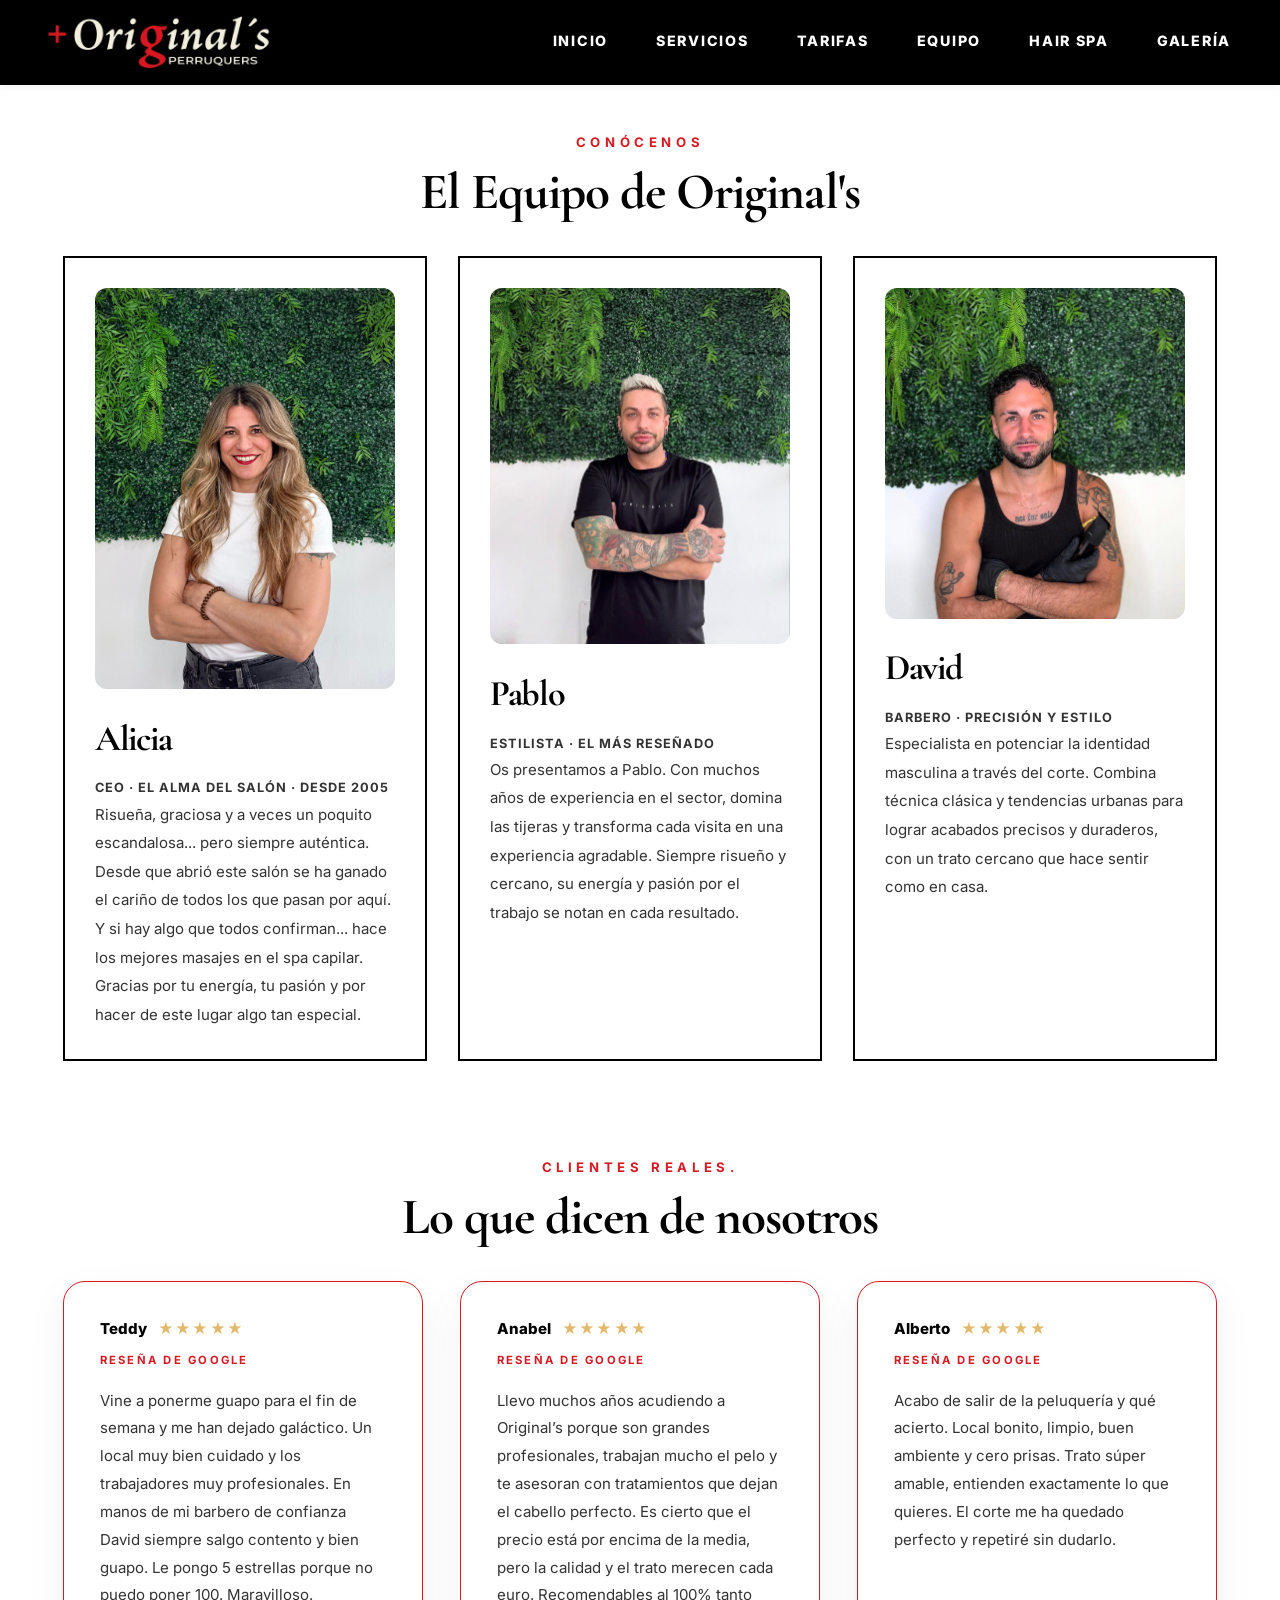
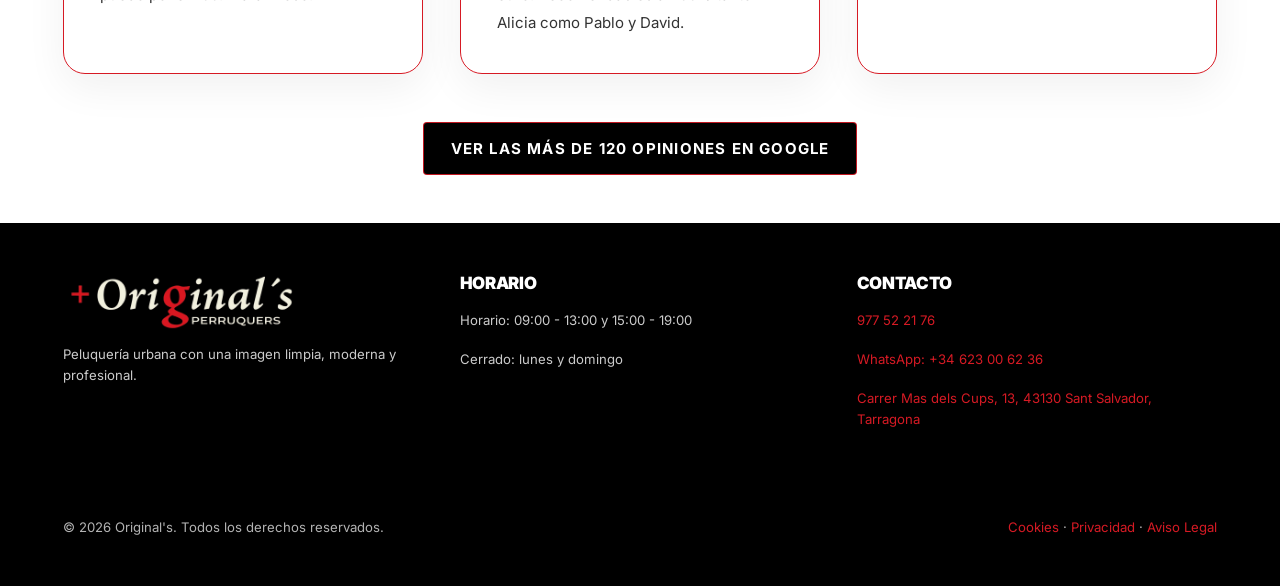
==== equipo.html @ 530f7717 "Add files via upload" ====
<!doctype html>
<html lang="es">
<head>
  <meta charset="UTF-8" />
  <meta name="viewport" content="width=device-width, initial-scale=1.0" />
  <title>Original's | Equipo</title>
  <meta name="description" content="Conoce al equipo de Original's Perruquers." />
  <link rel="preconnect" href="https://fonts.googleapis.com" />
  <link rel="preconnect" href="https://fonts.gstatic.com" crossorigin />
  <link rel="icon" href="capt_web/favicon.ico" type="image/x-icon" />
  <meta name="theme-color" content="#d61a24" />
  <link href="https://fonts.googleapis.com/css2?family=Cormorant+Garamond:wght@500;600;700;800&family=Inter:wght@400;500;600;700;800;900&family=Montserrat:wght@700;800;900&display=swap" rel="stylesheet" />
  <link rel="stylesheet" href="styles.css?v=4" />
  <script src="scripts.js?v=4" defer></script>
</head>
<body>
  <header class="site-header">
    <div class="container navbar">
      <a class="logo" href="index.html" aria-label="Original's Perruquers - Inicio">
        <img class="logo-img" src="capt_web/logo--nav.png" alt="Original's Perruquers" />
      </a>

      <div class="nav-area">
        <button class="nav-toggle" type="button" aria-controls="primary-navigation-menu" aria-expanded="false" aria-label="Abrir menú">
          <span></span>
        </button>

        <nav id="primary-navigation-menu" class="nav-menu" aria-label="Menú principal">
          <ul class="nav-list">
            <li><a href="index.html">Inicio</a></li>
            <li><a href="servicios.html">Servicios</a></li>
            <li><a href="tarifas.html">Tarifas</a></li>
            <li><a href="equipo.html" aria-current="page">Equipo</a></li>
            <li><a href="hair-spa.html">Hair Spa</a></li>
            <li><a href="galeria.html">Galería</a></li>
          </ul>
        </nav>


      </div>
    </div>
  </header>

  <main>
    <h1 class="screen-reader-only">Equipo de Original's Perruquers</h1>
    <section id="equipo" class="section section-white team-section" aria-labelledby="team-title">
      <div class="container">
        <div class="section-head section-head--centered">
          <span class="section-label">Conócenos</span>
          <h2 id="team-title">El Equipo de Original's</h2>
        </div>

        <div class="team-grid" aria-label="Equipo de Original's">
          <article class="team-card">
            <div class="team-card-image">
              <img src="capt_web/Ali.jpeg" alt="Alicia, CEO de Original's" loading="lazy" />
            </div>
            <div class="team-card-content">
              <h3>Alicia</h3>
              <p class="team-card-role">CEO · EL ALMA DEL SALÓN · DESDE 2005</p>
              <p>Risueña, graciosa y a veces un poquito escandalosa... pero siempre auténtica. Desde que abrió este salón se ha ganado el cariño de todos los que pasan por aquí. Y si hay algo que todos confirman... hace los mejores masajes en el spa capilar. Gracias por tu energía, tu pasión y por hacer de este lugar algo tan especial.</p>
            </div>
          </article>

          <article class="team-card">
            <div class="team-card-image">
              <img src="capt_web/Pablo.jpeg" alt="Pablo, estilista de Original's" loading="lazy" />
            </div>
            <div class="team-card-content">
              <h3>Pablo</h3>
              <p class="team-card-role">ESTILISTA · EL MÁS RESEÑADO</p>
              <p>Os presentamos a Pablo. Con muchos años de experiencia en el sector, domina las tijeras y transforma cada visita en una experiencia agradable. Siempre risueño y cercano, su energía y pasión por el trabajo se notan en cada resultado.</p>
            </div>
          </article>

          <article class="team-card">
            <div class="team-card-image">
              <img src="capt_web/David.jpeg" alt="David, barbero de Original's" loading="lazy" />
            </div>
            <div class="team-card-content">
              <h3>David</h3>
              <p class="team-card-role">BARBERO · PRECISIÓN Y ESTILO</p>
              <p>Especialista en potenciar la identidad masculina a través del corte. Combina técnica clásica y tendencias urbanas para lograr acabados precisos y duraderos, con un trato cercano que hace sentir como en casa.</p>
            </div>
          </article>
        </div>
      </div>
    </section>

    <section id="reseñas" class="section section-white reviews-section" aria-labelledby="reviews-title">
      <div class="container">
        <div class="section-head section-head--centered">
          <span class="section-label">CLIENTES REALES.</span>
          <h2 id="reviews-title">Lo que dicen de nosotros</h2>
        </div>

        <div class="reviews-grid">
          <article class="review-card">
            <header class="review-card-header">
              <strong>Teddy</strong>
              <div class="review-stars" aria-label="5 estrellas">★★★★★</div>
              <span class="review-source">Reseña de Google</span>
            </header>
            <p>Vine a ponerme guapo para el fin de semana y me han dejado galáctico. Un local muy bien cuidado y los trabajadores muy profesionales. En manos de mi barbero de confianza David siempre salgo contento y bien guapo. Le pongo 5 estrellas porque no puedo poner 100. Maravilloso.</p>
          </article>

          <article class="review-card">
            <header class="review-card-header">
              <strong>Anabel</strong>
              <div class="review-stars" aria-label="5 estrellas">★★★★★</div>
              <span class="review-source">Reseña de Google</span>
            </header>
            <p>Llevo muchos años acudiendo a Original’s porque son grandes profesionales, trabajan mucho el pelo y te asesoran con tratamientos que dejan el cabello perfecto. Es cierto que el precio está por encima de la media, pero la calidad y el trato merecen cada euro. Recomendables al 100% tanto Alicia como Pablo y David.</p>
          </article>

          <article class="review-card">
            <header class="review-card-header">
              <strong>Alberto</strong>
              <div class="review-stars" aria-label="5 estrellas">★★★★★</div>
              <span class="review-source">Reseña de Google</span>
            </header>
            <p>Acabo de salir de la peluquería y qué acierto. Local bonito, limpio, buen ambiente y cero prisas. Trato súper amable, entienden exactamente lo que quieres. El corte me ha quedado perfecto y repetiré sin dudarlo.</p>
          </article>
        </div>

        <div class="reviews-actions">
          <a class="button" href="https://www.google.com/search?newwindow=1&sca_esv=3a95cd185b11e83e&hl=es-ES&sxsrf=APpeQntAhiW0j4w3GnITlUDybe9I3PvmmQ:1781958402160&si=APenkKm7iecQ4G6P-TsbSMFKIQtv3EFIqRAFw-i8uEbk55Z-_1Xx0jay4sgiO4QWilgDocao_rCvhBdPbRaWdioDlhGtldX7lZNwejLaKYzNKq7u0ZCZrYXK853ObOjEyNo_zUXY-NI7FIApMmmB0pmimpl0yOzarQ%3D%3D&q=MES+ORIGINAL+S+SL+Opiniones&sa=X&ved=2ahUKEwinssKs6JWVAxXr0QIHHeJJB5IQ0bkNegQIHxAF&biw=1210&bih=556&dpr=1.59" target="_blank" rel="noopener noreferrer">Ver las más de 120 opiniones en Google</a>
        </div>
      </div>
    </section>
  </main>

  <footer class="footer">
    <div class="container">
      <div class="footer-grid">
        <div>
          <a class="logo" href="index.html" aria-label="Original's Perruquers - Inicio">
            <img class="logo-img" src="capt_web/logo--nav.png" alt="Original's Perruquers" />
          </a>
          <p style="margin-top: 14px;">Peluquería urbana con una imagen limpia, moderna y profesional.</p>
        </div>
        <div>
          <h3>Horario</h3>
          <p>Horario: 09:00 - 13:00 y 15:00 - 19:00</p>
          <p>Cerrado: lunes y domingo</p>
        </div>
        <div>
          <h3>Contacto</h3>
          <p><a href="tel:977522176">977 52 21 76</a></p>
          <p><a href="https://wa.me/34623006236">WhatsApp: +34 623 00 62 36</a></p>
          <p><a href="https://www.google.com/maps/place//data=!4m2!3m1!1s0x12a3fdabd0f3c033:0xec0d92dc3bf336cd?sa=X&ved=1t:8290&ictx=111">Carrer Mas dels Cups, 13, 43130 Sant Salvador, Tarragona</a></p>
        </div>
      </div>
      <div class="footer-bottom">
        <p>© 2026 Original's. Todos los derechos reservados.</p>
        <p><a href="cookies.html">Cookies</a> · <a href="privacidad.html">Privacidad</a> · <a href="legal.html">Aviso Legal</a></p>
      </div>
    </div>
  </footer>
</body>
</html>
---- styles.css ----
/* ============================================================================
   ORIGINAL'S PELUQUERÍA - STYLESHEET
   Diseño urbano, limpio y pulido inspirado en Bleach London
   Colores: #d61a24 (Rojo) | #000000 (Negro) | #ffffff (Blanco)
   Mobile-first, responsive, accesible (WCAG AA)
   ============================================================================ */

/* ============================================================================
   1. RESET GLOBAL Y CONFIGURACIÓN DE VARIABLES
   ============================================================================ */

:root {
  /* COLORES CORPORATIVOS */
  --color-primary: #d61a24;
  --color-primary-dark: #9c131c;
  --color-black: #000000;
  --color-white: #ffffff;
  --color-gray-light: #f8f8f8;
  --color-gray-lighter: #fafafa;
  --color-text: #000000;
  --color-text-muted: #333333;
  --color-border: #000000;
  --color-bg-section: #ffffff;

  /* SOMBRAS Y BORDES */
  --shadow-sm: 0 2px 8px rgba(0, 0, 0, 0.05);
  --shadow-md: 0 8px 24px rgba(0, 0, 0, 0.1);
  --shadow-lg: 0 16px 48px rgba(0, 0, 0, 0.15);
  --border-width: 2px;
  --border-radius: 0px; /* Efecto Bleach: bordes rectos */
  --border-radius-sm: 4px;

  /* TIPOGRAFÍA */
    --font-heading: "Archivo Black", "Inter", "Poppins", system-ui, -apple-system, sans-serif;
  --font-serif: "Cormorant Garamond", Georgia, serif;
  --font-body: "Inter", "Poppins", system-ui, -apple-system, "Segoe UI", Roboto, Arial, sans-serif;
  --font-size-base: 1rem;
  --font-size-sm: 0.875rem;
  --font-size-lg: 1.125rem;
  --font-size-xl: 1.5rem;
  --font-size-2xl: 2rem;
  --font-size-3xl: 2.5rem;
  --font-size-4xl: 3.5rem;

  /* ESPACIADO */
  --spacing-xs: 0.5rem;
  --spacing-sm: 0.9rem;
  --spacing-md: 1.2rem;
  --spacing-lg: 1.6rem;
  --spacing-xl: 2rem;
  --spacing-2xl: 2.4rem;
  --spacing-3xl: 3.2rem;

  /* LAYOUT */
  --container-max-width: 1200px;
  --container-padding: 1.5rem;
  --gap-grid: 1.5rem;

  /* TRANSICIONES */
  --transition-fast: 0.2s ease;
  --transition-base: 0.3s ease-in-out;
  --transition-smooth: 0.45s cubic-bezier(0.2, 0.9, 0.3, 1);
}

* {
  box-sizing: border-box;
  margin: 0;
  padding: 0;
}

html {
  scroll-behavior: smooth;
  font-size: 94%;
}

.skip-link {
  position: absolute;
  left: -9999px;
  top: auto;
  width: 1px;
  height: 1px;
  overflow: hidden;
}

.skip-link:focus-visible {
  left: 1rem;
  top: 1rem;
  width: auto;
  height: auto;
  padding: 0.75rem 1rem;
  background-color: var(--color-black);
  color: var(--color-white);
  z-index: 10000;
  border: var(--border-width) solid var(--color-primary);
  text-decoration: none;
}

body {
  font-family: var(--font-body);
  font-size: var(--font-size-base);
  line-height: 1.5;
  color: var(--color-text);
  background-color: var(--color-white);
  -webkit-font-smoothing: antialiased;
  -moz-osx-font-smoothing: grayscale;
  overflow-x: hidden;
}

/* ============================================================================
   2. TIPOGRAFÍA Y ELEMENTOS BÁSICOS
   ============================================================================ */

h1, h2, h3, h4, h5, h6 {
  font-family: var(--font-heading);
  font-weight: 900;
  line-height: 1.1;
  letter-spacing: -0.02em;
  margin-bottom: var(--spacing-md);
}

h1 {
  font-size: clamp(2.2rem, 8vw, 4.4rem);
}

h2 {
  font-size: clamp(1.8rem, 5vw, 3rem);
}

h3 {
  font-size: clamp(1.2rem, 3vw, 1.8rem);
}

h4 {
  font-size: var(--font-size-lg);
}

p {
  margin-bottom: var(--spacing-md);
  color: var(--color-text-muted);
  line-height: 1.6;
}

a {
  color: var(--color-primary);
  text-decoration: none;
  transition: color var(--transition-base);
}

a:hover {
  color: var(--color-primary-dark);
  text-decoration: underline;
}

a:focus-visible {
  outline: 3px solid var(--color-primary);
  outline-offset: 3px;
}

img {
  max-width: 100%;
  height: auto;
  display: block;
}

ul, ol {
  list-style: none;
  margin: 0;
  padding: 0;
}

input, textarea, select, button {
  font-family: var(--font-body);
  font-size: var(--font-size-base);
}

/* ============================================================================
   3. CONTENEDOR PRINCIPAL (¡CLAVE PARA EL ORDEN!)
   ============================================================================ */

.container {
  width: min(100% - var(--container-padding) * 2, var(--container-max-width));
  margin-left: auto;
  margin-right: auto;
  padding-left: var(--container-padding);
  padding-right: var(--container-padding);
}

/* Contenedor sin límite ancho para secciones de fondo completo */
.container-full {
  width: 100%;
  padding-left: var(--container-padding);
  padding-right: var(--container-padding);
}

/* ============================================================================
   4. HEADER Y NAVEGACIÓN
   ============================================================================ */

.header, .site-header {
  position: sticky;
  top: 0;
  z-index: 1000;
  background-color: var(--color-black);
  border-bottom: var(--border-width) solid var(--color-black);
  box-shadow: var(--shadow-sm);
}

.navbar {
  display: flex;
  align-items: center;
  justify-content: space-between;
  gap: var(--spacing-lg);
  padding: var(--spacing-sm) 0;
}

.logo {
  display: flex;
  align-items: center;
  gap: 0.6rem;
  text-decoration: none;
  color: var(--color-white);
}

.logo-plus {
  display: inline-block;
  color: var(--color-primary);
  font-weight: 900;
  font-size: 1.1rem;
}

.logo-word {
  display: flex;
  flex-direction: column;
  line-height: 1;
}

.logo-main {
  font-family: var(--font-heading);
  font-weight: 900;
  font-size: 1.125rem;
  color: var(--color-white);
}

.logo-sub {
  font-size: 0.675rem;
  letter-spacing: 0.06em;
  color: rgba(255,255,255,0.8);
}

.red { color: var(--color-primary); }

/* Imagen del logotipo */
.logo-img {
  height: 44px;
  width: auto;
  display: block;
}

@media (min-width: 768px) {
  .logo-img { height: 56px; }
}

/* Menú de navegación principal */
.nav-list {
  display: none;
  list-style: none;
  gap: var(--spacing-lg);
  margin: 0;
  padding: 0;
}

.nav-list.is-open {
  display: flex;
  flex-direction: column;
  position: absolute;
  top: calc(100% + var(--spacing-sm));
  left: var(--spacing-md);
  right: var(--spacing-md);
  background-color: rgba(0, 0, 0, 0.95);
  border: var(--border-width) solid var(--color-black);
  padding: var(--spacing-lg);
  gap: var(--spacing-md);
  border-radius: var(--border-radius-sm);
  box-shadow: var(--shadow-lg);
  z-index: 999;
}

.nav-list a {
  color: var(--color-white);
  font-weight: 800;
  text-transform: uppercase;
  letter-spacing: 0.12em;
  font-size: 0.95rem;
  transition: color var(--transition-base);
  padding: 0.4rem 0.6rem;
}

.nav-toggle {
  position: relative;
}

.nav-toggle span,
.nav-toggle span::before,
.nav-toggle span::after {
  display: block;
  width: 1.4rem;
  height: 2px;
  background-color: currentColor;
  transition: transform var(--transition-base), opacity var(--transition-base);
  position: absolute;
}

.nav-toggle span {
  top: 50%;
  left: 50%;
  transform: translate(-50%, -50%);
}

.nav-toggle span::before {
  content: '';
  top: -0.45rem;
}

.nav-toggle span::after {
  content: '';
  top: 0.45rem;
}

.nav-toggle[aria-expanded="true"] span {
  background-color: transparent;
}

.nav-toggle[aria-expanded="true"] span::before {
  transform: translateY(0.45rem) rotate(45deg);
}

.nav-toggle[aria-expanded="true"] span::after {
  transform: translateY(-0.45rem) rotate(-45deg);
}

.nav-list a:hover {
  color: var(--color-primary);
  text-decoration: none;
}

/* Botón hamburguesa */
.nav-toggle {
  display: flex;
  align-items: center;
  justify-content: center;
  width: 3rem;
  height: 3rem;
  background-color: transparent;
  border: var(--border-width) solid var(--color-white);
  color: var(--color-white);
  font-size: 1.5rem;
  cursor: pointer;
  transition: all var(--transition-base);
  border-radius: var(--border-radius-sm);
}

.nav-toggle:hover {
  background-color: var(--color-primary);
  border-color: var(--color-primary);
}

.nav-toggle:focus-visible {
  outline: 3px solid var(--color-primary);
  outline-offset: 3px;
}

.profile-link {
  display: inline-flex;
  align-items: center;
  justify-content: center;
  width: 3rem;
  height: 3rem;
  color: var(--color-white);
  border: var(--border-width) solid rgba(255,255,255,0.05);
  border-radius: 50%;
  margin-left: var(--spacing-md);
}

.profile-link svg { width: 1.4rem; height: 1.4rem; }

.screen-reader-only {
  position: absolute;
  width: 1px;
  height: 1px;
  padding: 0;
  margin: -1px;
  overflow: hidden;
  clip: rect(0, 0, 0, 0);
  white-space: nowrap;
  border: 0;
}

/* Acciones del header (botón "Pedir Cita" en desktop) */
.nav-actions {
  display: none;
}

/* Responsive: mostrar menú desktop en pantallas grandes */
@media (min-width: 768px) {
  .nav-toggle {
    display: none;
  }

  .nav-list {
    display: flex;
    position: static;
    background-color: transparent;
    border: none;
    padding: 0;
    box-shadow: none;
    gap: var(--spacing-xl);
  }

  .nav-list.is-open {
    display: flex;
  }

  .nav-actions {
    display: flex;
    gap: var(--spacing-md);
  }
}

/* ============================================================================
   5. HERO SECTION (¡Corregido para que aplique el fondo oscuro y texto blanco!)
   ============================================================================ */

.hero {
  position: relative;
  min-height: 70vh;
  display: flex;
  align-items: center;
  justify-content: center;
  /* Imagen de fondo local con degradado oscuro para contraste de texto */
  background: linear-gradient(135deg, rgba(0, 0, 0, 0.5), rgba(0, 0, 0, 0.4)),
              url('capt_web/Peluqueria_Imagen.jpeg') center/cover no-repeat;
  background-attachment: scroll;
  overflow: hidden;
}

@media (min-width: 1024px) {
  .hero {
    background-attachment: fixed;
  }
}

.hero-content {
  position: relative;
  text-align: center;
  color: var(--color-white); /* Asegura que los textos carguen en blanco */
  z-index: 10;
  max-width: 850px;
  width: 100%;
  margin: 0 auto;
}

.hero-flag {
  display: inline-block;
  background-color: transparent;
  border: var(--border-width) solid rgba(255, 255, 255, 0.4);
  color: var(--color-white);
  padding: var(--spacing-xs) var(--spacing-sm);
  font-size: var(--font-size-sm);
  font-weight: 700;
  text-transform: uppercase;
  letter-spacing: 0.12em;
  margin-bottom: var(--spacing-lg);
  border-radius: var(--border-radius-sm);
}

.hero h1 {
  font-size: clamp(1.8rem, 6vw, 3rem); /* más compacto para responsive */
  color: var(--color-white);
  margin-bottom: var(--spacing-lg);
  font-weight: 900;
  letter-spacing: -0.03em;
}

/* Logo dentro del hero (debajo del título) */
.hero-logo {
  display: block;
  margin: 1.2rem auto 2rem;
  height: 90px;
  width: auto;
}

@media (min-width: 768px) {
  .hero-logo { 
    height: 120px;
    margin-bottom: 2.4rem;
  }
}

.hero p,
.hero-address {
  color: rgba(255, 255, 255, 0.9); /* Gris claro/blanco de alta lectura */
  font-size: var(--font-size-lg);
  margin-bottom: var(--spacing-xl);
  max-width: 65ch;
  margin-left: auto;
  margin-right: auto;
}

.hero-address {
  margin-top: var(--spacing-lg);
}

.actions,
.hero-actions {
  display: flex;
  flex-direction: column;
  gap: var(--spacing-md);
  align-items: center;
  justify-content: center;
}

@media (min-width: 768px) {
  .actions,
  .hero-actions {
    flex-direction: row;
    gap: var(--spacing-lg);
    justify-content: center;
  }
}

/* Maquetación de los datos del Hero: ahora en columnas limpias */
.hero-meta {
  display: grid;
  grid-template-columns: repeat(auto-fit, minmax(200px, 1fr));
  gap: var(--spacing-lg);
  margin-bottom: var(--spacing-2xl);
  padding-top: var(--spacing-lg);
}

.hero-meta-item {
  display: flex;
  flex-direction: column;
  gap: var(--spacing-xs);
}

.hero-meta-item span {
  color: rgba(255, 255, 255, 0.6);
  font-size: var(--font-size-sm);
  text-transform: uppercase;
  font-weight: 600;
}

.hero-meta-item strong {
  color: var(--color-white);
  font-size: var(--font-size-base);
}

.hero-meta-item a {
  color: var(--color-white);
  text-decoration: underline;
}

.hero-meta-item a:hover {
  color: var(--color-primary);
}

.hero-actions {
  display: flex;
  flex-direction: column;
  gap: var(--spacing-md);
}

@media (min-width: 768px) {
  .hero-actions {
    flex-direction: row;
    gap: var(--spacing-lg);
  }
}

/* ============================================================================
   6. BOTONES
   ============================================================================ */

.button,
button {
  display: inline-flex;
  align-items: center;
  justify-content: center;
  padding: var(--spacing-md) var(--spacing-lg);
  font-size: var(--font-size-base);
  font-weight: 700;
  text-transform: uppercase;
  letter-spacing: 0.08em;
  cursor: pointer;
  border: var(--border-width) solid var(--color-primary);
  background-color: var(--color-primary);
  color: var(--color-white);
  border-radius: var(--border-radius-sm);
  transition: all var(--transition-base);
  text-decoration: none;
  white-space: nowrap;
}

.button:hover,
button:hover {
  background-color: var(--color-primary-dark);
  border-color: var(--color-primary-dark);
  transform: translateY(-2px);
  box-shadow: var(--shadow-md);
  color: var(--color-white);
}

.button:focus-visible,
button:focus-visible {
  outline: 3px solid var(--color-primary);
  outline-offset: 3px;
  color: var(--color-white);
}

/* Botón secundario */
.button.secondary,
button.secondary {
  background-color: transparent;
  color: var(--color-white); /* Corregido a blanco para que resalte sobre el fondo oscuro */
  border-color: var(--color-white);
}

.button.secondary:hover,
button.secondary:hover {
  background-color: var(--color-white);
  color: var(--color-black);
  border-color: var(--color-white);
}

/* Botón con borde rojo (outline) */
.button.outline,
button.outline {
  background-color: transparent;
  color: var(--color-primary);
  border-color: var(--color-primary);
  min-height: 3rem;
  padding: var(--spacing-md) var(--spacing-lg);
  transition: background-color var(--transition-base), color var(--transition-base), border-color var(--transition-base);
}

.button.outline:hover,
button.outline:hover,
.button.outline:focus-visible,
button.outline:focus-visible {
  background-color: var(--color-primary-dark);
  color: var(--color-white);
  border-color: var(--color-primary-dark);
}

.button.outline:focus-visible,
button.outline:focus-visible {
  outline: 3px solid var(--color-primary);
  outline-offset: 3px;
}

/* Hero buttons más compactos */
.hero .actions {
  display: flex;
  flex-direction: column;
  gap: 1rem;
  margin-top: 1.8rem;
}

.hero .actions .button {
  padding: 0.8rem 1.6rem;
  font-size: 0.95rem;
  font-weight: 700;
  border-radius: 50px;
  text-transform: uppercase;
  letter-spacing: 0.08em;
}

@media (min-width: 640px) {
  .hero .actions {
    flex-direction: row;
    gap: 1.2rem;
  }
}

/* Botón flotante (CTA fija) */
.float-cta {
  position: fixed;
  bottom: var(--spacing-lg);
  right: var(--spacing-lg);
  z-index: 900;
  display: inline-flex;
  align-items: center;
  justify-content: center;
  padding: var(--spacing-md) var(--spacing-lg);
  background-color: var(--color-primary);
  color: var(--color-white);
  border: var(--border-width) solid var(--color-primary);
  border-radius: var(--border-radius-sm);
  text-transform: uppercase;
  font-weight: 700;
  letter-spacing: 0.08em;
  text-decoration: none;
  box-shadow: var(--shadow-lg);
  transition: transform var(--transition-base), background-color var(--transition-base), border-color var(--transition-base), box-shadow var(--transition-base);
}

.float-cta:hover,
.float-cta:focus-visible {
  background-color: var(--color-primary-dark);
  border-color: var(--color-primary-dark);
  color: var(--color-white);
  transform: translateY(-2px);
  box-shadow: var(--shadow-md);
}

.float-cta:focus-visible {
  outline: 3px solid var(--color-primary);
  outline-offset: 3px;
}

.float-cta.hidden {
  opacity: 0;
  transform: translateY(10px);
  pointer-events: none;
}

@media (max-width: 640px) {
  .float-cta {
    bottom: var(--spacing-md);
    right: var(--spacing-md);
    padding: var(--spacing-sm) var(--spacing-md);
    font-size: var(--font-size-sm);
  }
}

/* ============================================================================
   7. SECCIONES Y LAYOUTS
   ============================================================================ */

section {
  padding: var(--spacing-3xl) 0;
}

.section-head {
  display: grid;
  gap: var(--spacing-sm);
  margin-bottom: var(--spacing-2xl);
  text-align: left;
}

.section-head--centered {
  text-align: center;
}

.section-head--centered .lead {
  text-align: center;
  margin-left: auto;
  margin-right: auto;
}

.section-label {
  display: inline-block;
  color: var(--color-primary);
  font-weight: 700;
  letter-spacing: 0.35em;
  text-transform: uppercase;
  font-size: var(--font-size-sm);
}

.section-head h2 {
  margin: 0;
  font-family: var(--font-serif);
  font-size: clamp(2rem, 5vw, 3.4rem);
  line-height: 1.05;
}

.services-list,
.faq-list {
  display: grid;
  gap: var(--spacing-lg);
}

.service-panel,
.faq-item {
  padding: var(--spacing-xl);
  border: var(--border-width) solid var(--color-border);
  border-radius: var(--border-radius);
  background-color: var(--color-bg-section);
}

.service-panel {
  display: grid;
  gap: var(--spacing-md);
}

.service-panel h3 {
  font-size: clamp(1.4rem, 3vw, 2rem);
  letter-spacing: -0.03em;
}

.service-panel p {
  margin: 0;
  color: var(--color-text-muted);
  line-height: 1.75;
}

.section-actions {
  margin-top: var(--spacing-2xl);
  display: flex;
  justify-content: center;
}

.button.center {
  display: inline-flex;
  justify-content: center;
}

.pricing-summary {
  display: grid;
  gap: var(--spacing-lg);
  grid-template-columns: 1fr;
}

.pricing-card {
  padding: var(--spacing-xl);
  border: var(--border-width) solid var(--color-border);
  background-color: var(--color-gray-light);
  display: flex;
  flex-direction: column;
  gap: var(--spacing-sm);
}

.pricing-card h3 {
  font-family: var(--font-serif);
  font-size: clamp(1.25rem, 2.5vw, 1.75rem);
  margin-bottom: 0;
}

.pricing-card p {
  margin: 0;
  color: var(--color-text-muted);
  line-height: 1.75;
}

.pricing-card strong {
  margin-top: auto;
  font-size: 1.35rem;
  color: var(--color-black);
}

.pricing-tabs {
  border: var(--border-width) solid var(--color-border);
  border-radius: var(--border-radius-sm);
  background-color: var(--color-white);
  overflow: hidden;
}

.pricing-tabs-nav {
  display: grid;
  grid-auto-flow: column;
  gap: 0;
  border-bottom: var(--border-width) solid var(--color-border);
  overflow-x: auto;
}

.pricing-tab {
  min-width: 170px;
  padding: var(--spacing-md) var(--spacing-lg);
  background-color: var(--color-gray-lighter);
  border: none;
  border-right: var(--border-width) solid var(--color-border);
  color: var(--color-text);
  font-family: var(--font-body);
  font-weight: 700;
  text-transform: uppercase;
  letter-spacing: 0.08em;
  cursor: pointer;
  transition: background-color var(--transition-base), color var(--transition-base);
  display: inline-flex;
  justify-content: center;
  align-items: center;
}

.pricing-tab:last-child {
  border-right: none;
}

.pricing-tab[aria-selected="true"] {
  background-color: var(--color-white);
  color: var(--color-primary);
}

.pricing-tab:focus-visible {
  outline: 3px solid var(--color-primary);
  outline-offset: -3px;
}

.pricing-tab-panel {
  display: none;
  padding: var(--spacing-xl);
}

.pricing-tab-panel[aria-hidden="false"] {
  display: block;
}

.pricing-table {
  width: 100%;
  border-collapse: collapse;
  margin-top: var(--spacing-lg);
}

.pricing-table th,
.pricing-table td {
  text-align: left;
  padding: var(--spacing-md) var(--spacing-lg);
  border-bottom: var(--border-width) solid var(--color-border);
  font-size: var(--font-size-sm);
  vertical-align: top;
}

.pricing-table th {
  color: var(--color-text);
  font-family: var(--font-heading);
  text-transform: uppercase;
  letter-spacing: 0.12em;
  font-size: 0.85rem;
}

.pricing-table tbody tr:last-child td {
  border-bottom: none;
}

.pricing-desc {
  display: block;
  margin-top: var(--spacing-xs);
  color: var(--color-text-muted);
  font-size: 0.95rem;
  line-height: 1.6;
}

.pricing-row-note {
  margin-top: var(--spacing-lg);
  padding: var(--spacing-lg);
  border: var(--border-width) solid rgba(214, 26, 36, 0.12);
  background-color: rgba(255, 236, 236, 0.75);
  color: var(--color-text);
  font-size: var(--font-size-sm);
  border-radius: var(--border-radius-sm);
}

.pricing-cta-box {
  margin-top: var(--spacing-2xl);
  display: flex;
  justify-content: center;
}

@media (min-width: 768px) {
  .pricing-summary {
    grid-template-columns: repeat(2, minmax(0, 1fr));
  }
}

.faq-list details {
  border: none;
  padding: 0;
  background: transparent;
}

.section-actions--double {
  gap: var(--spacing-lg);
  flex-wrap: wrap;
  max-width: 600px;
  margin-left: auto;
  margin-right: auto;
}

.button--gift {
  background-color: var(--color-black);
  border-color: var(--color-black);
  color: var(--color-white);
}

.button--gift:hover {
  background-color: var(--color-primary);
  border-color: var(--color-primary);
}

.gift-wizard-section {
  background-color: var(--color-gray-lighter);
}

.gift-wizard-progress {
  text-align: center;
  margin-bottom: var(--spacing-xl);
}

.gift-progress-text {
  display: inline-block;
  background-color: var(--color-primary);
  color: var(--color-white);
  padding: var(--spacing-xs) var(--spacing-md);
  font-size: var(--font-size-sm);
  font-weight: 700;
  letter-spacing: 0.12em;
  border-radius: var(--border-radius-sm);
}

.gift-wizard-title {
  font-family: var(--font-serif);
  font-size: clamp(2rem, 5vw, 3rem);
}

.gift-categories {
  display: grid;
  grid-template-columns: repeat(3, minmax(0, 1fr));
  gap: var(--spacing-lg);
  margin-top: var(--spacing-2xl);
  align-items: stretch;
}

.gift-category-card {
  padding: var(--spacing-xl);
  border: var(--border-width) solid var(--color-border);
  background-color: rgba(255, 255, 255, 0.75);
  backdrop-filter: blur(10px);
  border-radius: var(--border-radius-sm);
  cursor: pointer;
  display: flex;
  flex-direction: column;
  align-items: center;
  gap: var(--spacing-md);
  text-align: center;
  transition: all var(--transition-base);
  font-family: var(--font-body);
  min-height: 180px;
}

@media (max-width: 900px) {
  .gift-categories {
    grid-template-columns: repeat(2, minmax(0, 1fr));
  }
}

@media (max-width: 640px) {
  .gift-categories {
    grid-template-columns: 1fr;
  }
}

.gift-category-card:hover {
  background-color: var(--color-white);
  border-color: var(--color-primary);
  transform: translateY(-4px);
  box-shadow: var(--shadow-md);
}

.gift-emoji {
  font-size: 2.5rem;
  display: block;
}

.gift-label {
  font-weight: 700;
  text-transform: uppercase;
  letter-spacing: 0.08em;
  font-size: 0.9rem;
  color: var(--color-text);
}

.gift-services {
  display: grid;
  grid-template-columns: repeat(auto-fit, minmax(220px, 1fr));
  gap: var(--spacing-lg);
  margin-top: var(--spacing-2xl);
}

.gift-service-card {
  padding: var(--spacing-lg);
  border: var(--border-width) solid var(--color-border);
  background-color: var(--color-white);
  border-radius: var(--border-radius-sm);
  cursor: pointer;
  transition: all var(--transition-base);
  text-align: center;
}

.gift-service-card:hover {
  border-color: var(--color-primary);
  transform: translateY(-4px);
  box-shadow: var(--shadow-md);
}

.gift-service-name {
  font-weight: 700;
  font-size: 1rem;
  color: var(--color-text);
  margin-bottom: var(--spacing-sm);
}

.gift-service-desc {
  font-size: 0.9rem;
  color: var(--color-text-muted);
  line-height: 1.6;
}

.gift-step {
  display: none;
  animation: fadeIn var(--transition-base);
}

.gift-step--active {
  display: block;
}

@keyframes fadeIn {
  from {
    opacity: 0;
    transform: translateY(10px);
  }
  to {
    opacity: 1;
    transform: translateY(0);
  }
}

.gift-step-back {
  margin-bottom: var(--spacing-2xl);
}

.gift-back-btn {
  padding: var(--spacing-sm) var(--spacing-md);
  background-color: transparent;
  border: var(--border-width) solid var(--color-border);
  color: var(--color-text);
  font-family: var(--font-body);
  font-weight: 600;
  cursor: pointer;
  border-radius: var(--border-radius-sm);
  transition: all var(--transition-base);
}

.gift-back-btn:hover {
  border-color: var(--color-primary);
  color: var(--color-primary);
}

.gift-final-card {
  max-width: 500px;
  margin: var(--spacing-2xl) auto;
  padding: var(--spacing-2xl);
  border: var(--border-width) solid var(--color-border);
  background: linear-gradient(135deg, rgba(214, 26, 36, 0.05) 0%, rgba(255, 255, 255, 0.8) 100%);
  border-radius: var(--border-radius-sm);
  text-align: center;
}

.gift-card-header {
  display: flex;
  justify-content: space-between;
  align-items: center;
  margin-bottom: var(--spacing-xl);
  padding-bottom: var(--spacing-lg);
  border-bottom: var(--border-width) solid var(--color-border);
}

.gift-card-brand {
  font-family: var(--font-serif);
  font-size: 1.4rem;
  font-weight: 700;
  color: var(--color-black);
}

.gift-card-badge {
  background-color: var(--color-primary);
  color: var(--color-white);
  padding: var(--spacing-xs) var(--spacing-sm);
  font-size: 0.8rem;
  font-weight: 700;
  letter-spacing: 0.08em;
  border-radius: var(--border-radius-sm);
}

.gift-card-center {
  padding: var(--spacing-xl) 0;
}

.gift-card-emoji {
  font-size: 3rem;
  margin-bottom: var(--spacing-md);
}

.gift-card-title {
  font-family: var(--font-serif);
  font-size: 1.5rem;
  font-weight: 700;
  margin-bottom: var(--spacing-md);
  color: var(--color-black);
}

.gift-card-service {
  font-family: var(--font-body);
  font-size: 1.1rem;
  font-weight: 600;
  color: var(--color-primary);
  min-height: 2.5rem;
  display: flex;
  align-items: center;
  justify-content: center;
}

.gift-card-footer {
  padding-top: var(--spacing-lg);
  border-top: var(--border-width) solid var(--color-border);
  font-size: 0.9rem;
}

.gift-card-location {
  color: var(--color-text-muted);
  margin-bottom: var(--spacing-sm);
}

.gift-card-rating {
  font-weight: 700;
  color: var(--color-black);
}

.gift-actions {
  display: flex;
  flex-direction: column;
  gap: var(--spacing-lg);
  margin-top: var(--spacing-2xl);
  max-width: 500px;
  margin-left: auto;
  margin-right: auto;
}

.button--whatsapp {
  background-color: #25d366;
  border-color: #25d366;
  color: var(--color-white);
  font-weight: 700;
  text-transform: uppercase;
  letter-spacing: 0.08em;
}

.button--whatsapp:hover {
  background-color: #1eaa4f;
  border-color: #1eaa4f;
}

.button--secondary {
  background-color: transparent;
  border-color: var(--color-primary);
  color: var(--color-primary);
}

.button--secondary:hover {
  background-color: var(--color-primary);
  color: var(--color-white);
}

@media (min-width: 768px) {
  .section-actions--double {
    flex-direction: row;
    gap: var(--spacing-lg);
  }

  .section-actions--double .button {
    flex: 1;
  }
}

.team-layout {
  display: grid;
  grid-template-columns: 1fr;
  gap: var(--spacing-3xl);
  align-items: center;
  margin-top: var(--spacing-2xl);
}

@media (min-width: 768px) {
  .team-layout {
    grid-template-columns: 1fr 1fr;
    align-items: center;
  }
}

.team-image-main {
  margin: 0;
  border-radius: 12px;
  overflow: hidden;
  box-shadow: var(--shadow-lg);
  height: 100%;
  min-height: 400px;
}

.team-image-main img {
  width: 100%;
  height: 100%;
  object-fit: cover;
  object-position: center;
}

.team-info {
  display: flex;
  flex-direction: column;
  justify-content: center;
  gap: var(--spacing-2xl);
  min-height: 100%;
}

.team-member-info {
  padding-bottom: var(--spacing-lg);
  border-bottom: var(--border-width) solid var(--color-border);
}

.team-member-info:last-of-type {
  border-bottom: none;
  padding-bottom: 0;
}

.team-member-name {
  font-family: var(--font-heading);
  font-size: 1.25rem;
  font-weight: 900;
  margin-bottom: var(--spacing-xs);
  color: var(--color-black);
}

.team-member-specialty {
  font-weight: 700;
  color: var(--color-primary);
  text-transform: uppercase;
  letter-spacing: 0.08em;
  font-size: 0.8rem;
  margin-bottom: var(--spacing-sm);
}

.team-member-desc {
  margin: 0;
  color: var(--color-text-muted);
  font-size: 0.9rem;
  line-height: 1.5;
}

.team-info .button {
  align-self: flex-start;
  margin-top: var(--spacing-xl);
}

.team-carousel {
  position: relative;
  overflow: visible;
  margin: var(--spacing-xl) auto 0;
  max-width: 820px;
  padding: 0 1rem;
  background: transparent;
}

.team-carousel-track {
  position: relative;
}

.team-carousel .team-card {
  display: none;
  width: 100%;
  grid-template-columns: 1.1fr 0.9fr;
  gap: var(--spacing-lg);
  align-items: stretch;
  padding: 0;
  border: none;
  background: transparent;
  box-shadow: none;
  margin: 0 auto;
}

.team-carousel .team-card.is-active {
  display: grid;
}

.team-carousel .team-card-content {
  display: flex;
  flex-direction: column;
  justify-content: center;
  gap: calc(var(--spacing-sm) + 0.25rem);
  padding-left: var(--spacing-lg);
}

@media (max-width: 900px) {
  .team-carousel .team-card {
    grid-template-columns: 1fr;
  }

  .team-carousel .team-card-content {
    padding-left: 0;
    order: 2;
  }

  .team-carousel .team-card-image {
    min-height: 260px;
    order: 1;
  }

  .team-carousel .team-card {
    display: grid;
  }
}

.team-carousel .team-card-image {
  overflow: hidden;
  border-radius: 18px;
  background-color: #f8f8f8;
  min-height: 420px;
}

.team-carousel .team-card-image img {
  width: 100%;
  height: 100%;
  object-fit: cover;
  object-position: center;
  display: block;
}

.team-carousel-prev,
.team-carousel-next {
  position: absolute;
  top: 50%;
  transform: translateY(-50%);
  padding: 0;
  border: none;
  border-radius: 0;
  background: transparent;
  color: var(--color-primary);
  display: grid;
  place-items: center;
  cursor: pointer;
  box-shadow: none;
  font-size: 2rem;
  line-height: 1;
  z-index: 2;
}

.team-carousel-prev {
  left: -48px;
}

.team-carousel-next {
  right: -48px;
}

.team-carousel-prev span,
.team-carousel-next span {
  font-size: 2rem;
  line-height: 1;
  font-weight: 700;
}

.team-carousel-dots {
  margin-top: var(--spacing-xl);
  display: flex;
  justify-content: center;
  gap: 0.5rem;
}

.team-carousel-dot {
  width: 10px;
  height: 10px;
  border-radius: 999px;
  border: none;
  background: #d9d9d9;
  opacity: 0.9;
  cursor: pointer;
  transition: transform var(--transition-base), background-color var(--transition-base);
}

.team-carousel-dot:hover {
  transform: scale(1.2);
}

.team-carousel-dot.is-active {
  background: var(--color-primary);
  opacity: 1;
  width: 14px;
}

.team-carousel-dot:focus-visible {
  outline: 2px solid var(--color-primary);
  outline-offset: 3px;
}

.team-card-content h3 {
  font-family: var(--font-serif);
  font-size: clamp(1.8rem, 4vw, 2.4rem);
  font-weight: 700;
  margin-bottom: var(--spacing-xs);
  letter-spacing: -0.03em;
}

.team-card-role {
  color: var(--color-primary);
  font-weight: 700;
  text-transform: uppercase;
  letter-spacing: 0.08em;
  font-size: 0.85rem;
  margin-bottom: var(--spacing-sm);
}

.team-card-content p {
  margin: 0;
  color: var(--color-text-muted);
  line-height: 1.9;
}

@media (max-width: 900px) {
  .team-card {
    grid-template-columns: 1fr;
  }

  .team-card-content {
    padding-left: 0;
  }

  .team-card-image {
    min-height: 380px;
  }

  .team-card-image img {
    width: 100%;
    height: 100%;
    object-fit: cover;
  }

  .team-card-content h3 {
    font-size: 1.95rem;
  }

  .team-card-role {
    font-size: 0.88rem;
  }
}

.reviews-section {
  padding-top: var(--spacing-3xl);
  padding-bottom: var(--spacing-3xl);
}

.reviews-grid {
  display: grid;
  grid-template-columns: 1fr;
  gap: var(--spacing-2xl);
  margin-top: var(--spacing-2xl);
}

.review-card {
  padding: var(--spacing-2xl);
  background-color: rgba(255, 255, 255, 0.88);
  border: 1px solid var(--color-primary);
  border-radius: 22px;
  backdrop-filter: blur(10px);
  box-shadow: 0 14px 40px rgba(0, 0, 0, 0.06);
}

.review-card-header {
  display: flex;
  flex-wrap: wrap;
  align-items: center;
  gap: 0.75rem;
  margin-bottom: var(--spacing-md);
}

.review-card-header strong {
  font-family: var(--font-heading);
  font-size: 1rem;
  font-weight: 800;
  color: var(--color-black);
}

.review-stars {
  color: #e2b86b;
  letter-spacing: 0.08em;
  font-size: 1rem;
}

.review-source {
  display: inline-flex;
  align-items: center;
  color: var(--color-primary);
  font-weight: 700;
  text-transform: uppercase;
  font-size: 0.75rem;
  letter-spacing: 0.2em;
}

.review-card p {
  margin: 0;
  color: #333333;
  line-height: 1.85;
  font-size: 1rem;
}

.reviews-actions {
  margin-top: var(--spacing-3xl);
  display: flex;
  justify-content: center;
}

.reviews-actions .button {
  padding: 0.95rem 1.8rem;
  border: 1px solid rgba(214, 26, 36, 0.9);
  background: var(--color-black);
  color: var(--color-white);
  transition: background var(--transition-fast), transform var(--transition-fast);
}

.reviews-actions .button:hover,
.reviews-actions .button:focus-visible {
  background: var(--color-primary);
  color: var(--color-white);
  transform: translateY(-1px);
}

@media (min-width: 900px) {
  .reviews-grid {
    grid-template-columns: repeat(3, minmax(0, 1fr));
  }
}

@media (max-width: 767px) {
  .reviews-actions .button {
    width: 100%;
    text-align: center;
  }
}

@media (min-width: 768px) {
  .team-card {
    grid-template-columns: 1.1fr 1fr;
  }
}

@media (max-width: 767px) {
  .team-carousel-next {
    top: auto;
    right: var(--spacing-md);
    bottom: var(--spacing-md);
    transform: none;
  }

  .team-card {
    padding: var(--spacing-lg);
  }
}

.faq-list summary {
  cursor: pointer;
  font-weight: 700;
  font-size: var(--font-size-lg);
  display: flex;
  justify-content: space-between;
  align-items: center;
  gap: var(--spacing-md);
  padding: var(--spacing-lg) 0;
  border-bottom: var(--border-width) solid var(--color-border);
  list-style: none;
}

.faq-list summary::marker {
  display: none;
}

.faq-list summary::after {
  content: '+';
  font-size: 1.25rem;
  color: var(--color-primary);
  transition: transform var(--transition-base);
}

.faq-list details[open] summary::after {
  content: '-';
}

.faq-list p {
  margin: var(--spacing-md) 0 0;
  color: var(--color-text-muted);
  line-height: 1.75;
}

@media (min-width: 768px) {
  .services-list {
    grid-template-columns: repeat(2, minmax(0, 1fr));
  }

  .services-list article:nth-child(odd) {
    padding-left: calc(var(--spacing-xl) + var(--border-width));
  }
}

@media (min-width: 1024px) {
  .services-list {
    grid-template-columns: repeat(3, minmax(0, 1fr));
  }
}

.section-header::before {
  content: "";
  width: 3rem;
  height: var(--border-width);
  background-color: var(--color-primary);
}

.section-header h2 {
  margin-bottom: 0;
  font-size: clamp(1.8rem, 5vw, 3rem);
  text-transform: uppercase;
}

/* Grid para servicios */
.services-grid {
  display: grid;
  grid-template-columns: 1fr;
  gap: var(--spacing-xl);
}

@media (min-width: 768px) {
  .services-grid {
    grid-template-columns: repeat(auto-fit, minmax(280px, 1fr));
  }
}

/* Grid para equipo */
.team-grid {
  display: grid;
  grid-template-columns: 1fr;
  gap: var(--spacing-xl);
}

@media (min-width: 768px) {
  .team-grid {
    grid-template-columns: repeat(3, 1fr);
  }
}

.team-grid .team-card {
  display: flex;
  flex-direction: column;
  align-items: stretch;
  gap: var(--spacing-md);
}

.team-grid .team-card-image {
  width: 100%;
  overflow: hidden;
  border-radius: 12px;
  min-height: 260px;
}

.team-grid .team-card-image img {
  width: 100%;
  height: 100%;
  object-fit: cover;
  display: block;
}

.team-grid .team-card-content {
  padding-top: 0.75rem;
}

@media (min-width: 768px) {
  .team-grid .team-card-image {
    min-height: 220px;
  }
}

/* Grid para galería - 3 columnas */
.gallery-grid {
  display: grid;
  grid-template-columns: repeat(3, 1fr);
  gap: var(--spacing-md);
}

.gallery-item {
  list-style: none;
}

.gallery-card {
  overflow: hidden;
  cursor: pointer;
  display: block;
  width: 100%;
  aspect-ratio: 1 / 1;
  border-radius: 0;
  background: #f0f0f0;
  border: 0;
  box-shadow: none;
  transition: transform var(--transition-base), opacity var(--transition-base);
}

.gallery-card:hover,
.gallery-card:focus-visible {
  transform: scale(1.05);
  opacity: 0.9;
  outline: 2px solid var(--color-primary);
  outline-offset: 2px;
}

.gallery-card img {
  width: 100%;
  height: 100%;
  object-fit: cover;
  object-position: center;
  display: block;
}

@media (min-width: 768px) {
  .gallery-grid {
    grid-template-columns: repeat(3, 1fr);
    gap: var(--spacing-lg);
  }
}

@media (min-width: 1024px) {
  .gallery-grid {
    grid-template-columns: repeat(3, 1fr);
  }
}

.gallery-lightbox {
  position: fixed;
  inset: 0;
  z-index: 2000;
  background: rgba(0, 0, 0, 0.9);
  display: flex;
  align-items: center;
  justify-content: center;
  padding: 1.5rem;
}

.gallery-lightbox[hidden] {
  display: none;
}

.gallery-lightbox img {
  max-width: 100%;
  max-height: 85vh;
  object-fit: contain;
  border-radius: 16px;
  box-shadow: 0 20px 60px rgba(0, 0, 0, 0.35);
}

.gallery-lightbox__close,
.gallery-lightbox__nav {
  position: absolute;
  border: 0;
  background: rgba(255, 255, 255, 0.18);
  color: white;
  width: 44px;
  height: 44px;
  border-radius: 50%;
  font-size: 1.6rem;
  cursor: pointer;
}

.gallery-lightbox__close {
  top: 1.25rem;
  right: 1.25rem;
}

.gallery-lightbox__nav {
  top: 50%;
  transform: translateY(-50%);
}

.gallery-lightbox__nav--prev {
  left: 1.25rem;
}

.gallery-lightbox__nav--next {
  right: 1.25rem;
}

/* Grid para testimonios */
.testimonials-grid {
  display: grid;
  grid-template-columns: 1fr;
  gap: var(--spacing-lg);
}

@media (min-width: 768px) {
  .testimonials-grid {
    grid-template-columns: repeat(3, 1fr);
  }
}

/* Sección con split (izquierda-derecha) */
.section-split {
  display: grid;
  grid-template-columns: 1fr;
  gap: var(--spacing-2xl);
}

@media (min-width: 768px) {
  .section-split {
    grid-template-columns: 1.4fr 1fr;
  }
}

/* ============================================================================
   7.1 HAIR SPA SECTION
   ============================================================================ */

/* ============================================================================
   HAIR SPA - SECCIONES
   ============================================================================ */

/* SECCIÓN HERO */
.hair-spa-hero {
  padding: 2.5rem 0;
  background: linear-gradient(135deg, #000000 0%, #1a1a1a 100%);
  color: white;
  text-align: center;
  position: relative;
  overflow: hidden;
}

.hair-spa-hero::before {
  content: '';
  position: absolute;
  top: 0;
  left: 0;
  right: 0;
  bottom: 0;
  background: radial-gradient(circle at 20% 50%, rgba(214, 26, 36, 0.1) 0%, transparent 50%),
              radial-gradient(circle at 80% 80%, rgba(214, 26, 36, 0.05) 0%, transparent 50%);
  pointer-events: none;
}

.hair-spa-hero .section-head {
  position: relative;
  z-index: 1;
}

.hair-spa-hero .section-label {
  display: inline-block;
  color: var(--color-primary);
  text-transform: uppercase;
  letter-spacing: 0.35em;
  font-weight: 700;
  font-size: 0.85rem;
  margin-bottom: 1.5rem;
  animation: fadeInUp 0.8s ease-out;
}

.hair-spa-hero .section-head h2 {
  font-size: clamp(2rem, 5vw, 3.5rem);
  line-height: 1.1;
  margin-bottom: 0.6rem;
  letter-spacing: -0.03em;
  color: white;
  animation: fadeInUp 0.8s ease-out 0.2s both;
}

.hair-spa-hero .lead {
  font-size: 1.1rem;
  line-height: 1.5;
  color: rgba(255, 255, 255, 0.85);
  max-width: 600px;
  margin: 0 auto;
  animation: fadeInUp 0.8s ease-out 0.4s both;
}

@keyframes fadeInUp {
  from {
    opacity: 0;
    transform: translateY(30px);
  }
  to {
    opacity: 1;
    transform: translateY(0);
  }
}

/* SECCIÓN PRINCIPAL */
.hair-spa-section {
  padding: 2.5rem 0;
  background: linear-gradient(180deg, #ffffff 0%, #f9f9f9 100%);
}

.hair-spa-grid {
  display: grid;
  gap: 2rem;
  align-items: center;
}

.hair-spa-copy {
  color: var(--color-black);
  display: flex;
  flex-direction: column;
  gap: 2.5rem;
}

.hair-spa-intro {
  display: flex;
  flex-direction: column;
  gap: 1.8rem;
}

.hair-spa-intro p {
  font-family: Arial, sans-serif;
  font-size: 1.1rem;
  line-height: 1.7;
  letter-spacing: -0.01em;
  color: rgba(0, 0, 0, 0.8);
  max-width: 550px;
  text-align: left;
}

.hair-spa-media {
  display: grid;
  place-items: center;
}

.hair-spa-video-card {
  width: min(100%, 320px);
  aspect-ratio: 9 / 16;
  border-radius: 32px;
  overflow: hidden;
  border: 2px solid rgba(214, 26, 36, 0.15);
  box-shadow: 0 40px 80px rgba(0, 0, 0, 0.12);
  background: #000;
  transition: transform 0.3s ease, box-shadow 0.3s ease;
}

.hair-spa-video-card:hover {
  transform: translateY(-8px);
  box-shadow: 0 50px 100px rgba(0, 0, 0, 0.15);
}

.hair-spa-video {
  width: 100%;
  height: 100%;
  object-fit: cover;
  display: block;
}

.hair-spa-video-card {
  min-height: 360px;
  max-width: 100%;
}

/* PILARES COMPACTOS AL LADO DEL VIDEO */
.hair-spa-pillars-compact {
  width: 100%;
  max-width: 100%;
  padding: 2rem;
  background: linear-gradient(135deg, rgba(214, 26, 36, 0.06) 0%, rgba(214, 26, 36, 0.02) 100%);
  border: 2px solid var(--color-primary);
  border-radius: 20px;
}

.pillars-compact-title {
  font-family: Arial, sans-serif;
  font-size: 1.15rem;
  font-weight: 700;
  color: var(--color-black);
  margin-bottom: 1.8rem;
  text-transform: uppercase;
  letter-spacing: 0.12em;
  text-align: center;
}

.pillars-compact-list {
  display: grid;
  grid-template-columns: 1fr;
  gap: 1.4rem;
  list-style: none;
  text-align: left;
}

.pillar-compact-item {
  display: flex;
  align-items: flex-start;
  gap: 1rem;
  font-size: 0.98rem;
  line-height: 1.9;
  justify-content: flex-start;
}

.pillar-compact-icon {
  min-width: 2.1rem;
  height: 2.1rem;
  border-radius: 50%;
  background: var(--color-primary);
  color: var(--color-white);
  display: inline-flex;
  align-items: center;
  justify-content: center;
  font-size: 0.95rem;
}

.pillar-compact-item strong {
  font-family: var(--font-heading);
  font-weight: 700;
  color: var(--color-black);
}

@media (max-width: 900px) {
  .hair-spa-pillars-compact {
    padding: 1.6rem;
  }

  .pillars-compact-title {
    font-size: 1.05rem;
    margin-bottom: 1.4rem;
  }

  .pillar-compact-item {
    gap: 0.8rem;
    line-height: 1.8;
  }
}

.pillar-compact-icon {
  display: inline-flex;
  align-items: center;
  justify-content: center;
  min-width: 2.2rem;
  height: 2.2rem;
  font-size: 1.1rem;
  flex-shrink: 0;
}

.pillar-compact-item strong {
  font-family: Arial, sans-serif;
  font-weight: 700;
  color: var(--color-black);
}

/* SECCIÓN PILARES */
.hair-spa-pillars-section {
  padding: 5rem 0;
  background: #ffffff;
}

.pillars-header {
  text-align: center;
  margin-bottom: 4rem;
}

.pillars-title {
  font-family: var(--font-serif);
  font-size: clamp(2rem, 4vw, 3rem);
  margin-bottom: 0.8rem;
  color: var(--color-black);
}

.pillars-description {
  font-size: 1.1rem;
  color: rgba(0, 0, 0, 0.6);
  font-weight: 500;
}

.hair-spa-pillars {
  margin-bottom: 0;
}

.hair-spa-pillars ul {
  display: grid;
  grid-template-columns: repeat(auto-fit, minmax(300px, 1fr));
  gap: 2.5rem;
  list-style: none;
}

.pillar-item {
  display: flex;
  flex-direction: column;
  gap: 1.5rem;
  padding: 2.5rem;
  background: linear-gradient(135deg, rgba(214, 26, 36, 0.05) 0%, rgba(214, 26, 36, 0.02) 100%);
  border: 1px solid rgba(214, 26, 36, 0.1);
  border-radius: 24px;
  transition: all 0.3s ease;
}

.pillar-item:hover {
  background: linear-gradient(135deg, rgba(214, 26, 36, 0.08) 0%, rgba(214, 26, 36, 0.04) 100%);
  border-color: rgba(214, 26, 36, 0.2);
  transform: translateY(-4px);
  box-shadow: 0 20px 40px rgba(214, 26, 36, 0.1);
}

.pillar-icon {
  font-size: 3rem;
  display: inline-flex;
  width: fit-content;
}

.pillar-content h3 {
  font-family: var(--font-heading);
  font-size: 1.3rem;
  font-weight: 700;
  color: var(--color-black);
  margin-bottom: 0.8rem;
}

.pillar-content p {
  font-size: 1rem;
  line-height: 1.7;
  color: rgba(0, 0, 0, 0.65);
}

/* SECCIÓN CIERRE */
.hair-spa-closing-section {
  padding: 5rem 0;
  background: linear-gradient(135deg, #1a1a1a 0%, #000000 100%);
  color: white;
  text-align: center;
}

.closing-content {
  max-width: 700px;
  margin: 0 auto;
}

.closing-content h2 {
  font-family: Arial, sans-serif;
  font-size: clamp(1.8rem, 5vw, 2.8rem);
  line-height: 1.3;
  margin-bottom: 1.5rem;
  color: white;
  text-align: center;
}

.closing-content p {
  font-size: 1.3rem;
  color: rgba(255, 255, 255, 0.8);
  margin-bottom: 3rem;
  font-style: italic;
  text-align: center;
  font-family: Arial, sans-serif;
}

.hair-spa-cta {
  display: flex;
  justify-content: center;
}

.hair-spa-cta .button {
  padding: 1.3rem 2.5rem;
  font-size: 1.05rem;
  font-weight: 600;
  border-radius: 50px;
  background: var(--color-primary);
  color: white;
  border: 2px solid var(--color-primary);
  transition: all 0.3s ease;
  box-shadow: 0 15px 40px rgba(214, 26, 36, 0.3);
  cursor: pointer;
  text-decoration: none;
  display: inline-block;
}

.hair-spa-cta .button:hover,
.hair-spa-cta .button:focus-visible {
  background: transparent;
  color: var(--color-primary);
  transform: translateY(-3px);
  box-shadow: 0 20px 50px rgba(214, 26, 36, 0.4);
}

/* RESPONSIVE */
@media (min-width: 880px) {
  .hair-spa-grid {
    grid-template-columns: 1.2fr 0.8fr;
    gap: 4rem;
  }
}

@media (max-width: 767px) {
  .hair-spa-hero {
    padding: 2rem 0;
  }

  .hair-spa-section {
    padding: 2rem 0;
  }

  .hair-spa-pillars-section {
    padding: 3.5rem 0;
  }

  .hair-spa-closing-section {
    padding: 3.5rem 0;
  }

  .hair-spa-intro p {
    font-size: 1.1rem;
  }

  .pillars-header {
    margin-bottom: 3rem;
  }

  .hair-spa-pillars ul {
    grid-template-columns: 1fr;
    gap: 2rem;
  }

  .pillar-item {
    padding: 2rem;
  }

  .hair-spa-video-card {
    max-width: 360px;
  }

  .closing-content h2 {
    font-size: 1.8rem;
  }

  .hair-spa-cta .button {
    width: 100%;
  }
}

@media (max-width: 480px) {
  .hair-spa-hero {
    padding: 2.5rem 0;
  }

  .hair-spa-hero .section-head h2 {
    font-size: 2rem;
  }

  .hair-spa-hero .lead {
    font-size: 1.1rem;
  }

  .hair-spa-intro p {
    font-size: 1rem;
  }

  .pillar-icon {
    font-size: 2.5rem;
  }

  .closing-content h2 {
    font-size: 1.5rem;
  }

  .closing-content p {
    font-size: 1rem;
  }
}

/* ============================================================================
   8. TARJETAS Y COMPONENTES
   ============================================================================ */

.service-card,
.feature-card,
.team-card,
.testimonial-card,
.detail-card {
  padding: var(--spacing-xl);
  border: var(--border-width) solid var(--color-border);
  background-color: var(--color-bg-section);
  border-radius: var(--border-radius);
  transition: all var(--transition-base);
}

.service-card:hover,
.feature-card:hover,
.team-card:hover,
.detail-card:hover {
  transform: translateY(-6px);
  box-shadow: var(--shadow-lg);
  border-color: var(--color-primary);
}

.service-card h3,
.feature-card h3,
.team-card h3 {
  margin-bottom: var(--spacing-md);
}

.service-card p,
.feature-card p,
.team-card p {
  margin-bottom: 0;
}

.service-card {
  display: grid;
  gap: var(--spacing-md);
}

.service-card-action {
  display: flex;
  justify-content: flex-start;
}

.button--small,
button.button--small {
  padding: 0.75rem 1.1rem;
  font-size: 0.9rem;
}

.button.treatwell,
button.treatwell {
  background-color: transparent;
  color: var(--color-primary);
  border-color: var(--color-primary);
}

.button.treatwell:hover,
button.treatwell:hover {
  background-color: var(--color-primary);
  color: var(--color-white);
}

.service-meta {
  display: flex;
  justify-content: space-between;
  align-items: center;
  gap: var(--spacing-md);
  margin-top: var(--spacing-lg);
  font-weight: 700;
  font-size: var(--font-size-sm);
  padding-top: var(--spacing-lg);
  border-top: var(--border-width) solid var(--color-border);
}

.service-meta span {
  color: var(--color-primary);
  text-transform: uppercase;
  letter-spacing: 0.08em;
}

.service-meta strong {
  color: var(--color-text);
}

/* Tarjeta de característica */
.feature-card {
  background-color: var(--color-gray-light);
  border-color: var(--color-primary);
}

.feature-tag {
  display: inline-block;
  background-color: var(--color-primary);
  color: var(--color-white);
  padding: var(--spacing-xs) var(--spacing-sm);
  font-size: var(--font-size-sm);
  font-weight: 700;
  text-transform: uppercase;
  letter-spacing: 0.08em;
  margin-bottom: var(--spacing-md);
  border-radius: var(--border-radius-sm);
}

/* Tarjeta de equipo con imagen */
.team-card {
  overflow: hidden;
}

.team-card img {
  width: 100%;
  height: 280px;
  object-fit: cover;
  margin: -var(--spacing-xl) -var(--spacing-xl) var(--spacing-lg) -var(--spacing-xl);
  display: block;
  transition: transform var(--transition-smooth);
}

.team-card:hover img {
  transform: scale(1.05);
}

/* Tarjeta de testimonios */
.testimonial-card {
  border-left: 4px solid var(--color-primary);
  border-top: none;
  border-right: none;
  border-bottom: none;
  background-color: var(--color-gray-lighter);
}

.testimonial-card h3 {
  font-size: var(--font-size-lg);
  margin-bottom: var(--spacing-md);
  color: var(--color-black);
}

.testimonial-card p {
  margin-bottom: 0;
  font-style: italic;
}

/* Tarjeta de mapa */
.map-card {
  min-height: 400px;
}

.map-card iframe {
  width: 100%;
  height: 100%;
  border: var(--border-width) solid var(--color-border);
  border-radius: var(--border-radius);
}

/* ============================================================================
   9. FORMULARIOS
   ============================================================================ */

form {
  max-width: 600px;
}

.form-group {
  margin-bottom: var(--spacing-lg);
  display: flex;
  flex-direction: column;
}

label {
  font-weight: 700;
  margin-bottom: var(--spacing-sm);
  text-transform: uppercase;
  font-size: var(--font-size-sm);
  letter-spacing: 0.08em;
  color: var(--color-text);
}

input[type="text"],
input[type="email"],
input[type="tel"],
input[type="date"],
textarea,
select {
  padding: var(--spacing-md);
  border: var(--border-width) solid var(--color-border);
  border-radius: var(--border-radius-sm);
  background-color: var(--color-white);
  font-size: var(--font-size-base);
  transition: all var(--transition-base);
  font-family: var(--font-body);
}

input[type="text"]:focus,
input[type="email"]:focus,
input[type="tel"]:focus,
input[type="date"]:focus,
textarea:focus,
select:focus {
  outline: none;
  border-color: var(--color-primary);
  box-shadow: 0 0 0 3px rgba(214, 26, 36, 0.1);
}

textarea {
  resize: vertical;
  min-height: 120px;
}

/* Detalles / FAQs */
details {
  border: var(--border-width) solid var(--color-border);
  padding: var(--spacing-lg);
  margin-bottom: var(--spacing-md);
  border-radius: var(--border-radius-sm);
  transition: all var(--transition-base);
}

details:hover {
  border-color: var(--color-primary);
}

summary {
  cursor: pointer;
  font-weight: 700;
  font-size: var(--font-size-lg);
  display: flex;
  justify-content: space-between;
  align-items: center;
  user-select: none;
  transition: color var(--transition-base);
}

summary:hover {
  color: var(--color-primary);
}

details[open] summary {
  color: var(--color-primary);
  margin-bottom: var(--spacing-md);
}

details p {
  margin-bottom: 0;
}

/* ============================================================================
   SECCIÓN INSTAGRAM
   ============================================================================ */

.section-instagram {
  background: linear-gradient(135deg, var(--color-primary) 0%, #9c131c 100%);
  padding: var(--spacing-3xl) 0;
  color: var(--color-white);
  position: relative;
  overflow: hidden;
}

.section-instagram::before {
  content: '';
  position: absolute;
  top: -50%;
  right: -10%;
  width: 500px;
  height: 500px;
  background: rgba(255, 255, 255, 0.05);
  border-radius: 50%;
  z-index: 0;
}

.section-instagram .container {
  position: relative;
  z-index: 1;
}

.instagram-content-centered {
  display: grid;
  gap: var(--spacing-2xl);
  max-width: 900px;
  margin: 0 auto;
  text-align: center;
}

.instagram-header {
  display: grid;
  gap: var(--spacing-md);
  text-align: center;
}

.instagram-header h2 {
  color: var(--color-white);
  margin-bottom: var(--spacing-md);
  font-size: clamp(2rem, 5vw, 3rem);
}

.instagram-header p {
  color: rgba(255, 255, 255, 0.95);
  font-size: var(--font-size-lg);
  line-height: 1.8;
  margin-bottom: var(--spacing-lg);
  margin: 0 auto var(--spacing-lg);
  max-width: 600px;
}

.instagram-feed {
  display: flex;
  justify-content: center;
  overflow: hidden;
  border-radius: 8px;
}

.instagram-feed iframe {
  max-width: 100%;
  border: none;
  border-radius: 8px;
}

.btn-large {
  padding: var(--spacing-lg) var(--spacing-2xl);
  font-size: var(--font-size-lg);
  font-weight: 600;
  display: inline-flex;
  align-items: center;
  gap: var(--spacing-md);
  transition: all var(--transition-smooth);
  text-decoration: none;
  border: 2px solid var(--color-white);
  background: var(--color-white);
  color: var(--color-primary);
  border-radius: 4px;
  letter-spacing: 0.5px;
}

.btn-large:hover {
  background: var(--color-primary);
  color: var(--color-white);
  transform: translateY(-2px);
  box-shadow: 0 12px 36px rgba(0, 0, 0, 0.25);
}

.icon-instagram {
  width: 22px;
  height: 22px;
  display: inline-block;
}

/* ============================================================================
   10. FOOTER
   ============================================================================ */

.footer {
  background-color: var(--color-black);
  color: var(--color-white);
  padding: var(--spacing-3xl) 0;
  border-top: var(--border-width) solid var(--color-border);
}

.footer-grid {
  display: grid;
  grid-template-columns: 1fr;
  gap: var(--spacing-2xl);
  margin-bottom: var(--spacing-2xl);
}

@media (min-width: 768px) {
  .footer-grid {
    grid-template-columns: repeat(3, 1fr);
  }
}

.footer h3 {
  color: var(--color-white);
  margin-bottom: var(--spacing-md);
  text-transform: uppercase;
  font-size: var(--font-size-lg);
}

.footer p {
  color: rgba(255, 255, 255, 0.8);
  margin-bottom: var(--spacing-md);
  font-size: var(--font-size-sm);
}

.footer a {
  color: var(--color-primary);
}

.footer a:hover {
  color: var(--color-white);
  text-decoration: none;
}

.footer-bottom {
  border-top: var(--border-width) solid var(--color-border);
  padding-top: var(--spacing-xl);
  display: flex;
  flex-direction: column;
  gap: var(--spacing-md);
  font-size: var(--font-size-sm);
  text-align: center;
}

.footer-bottom p {
  color: rgba(255, 255, 255, 0.7);
  margin-bottom: 0;
}

@media (min-width: 768px) {
  .footer-bottom {
    flex-direction: row;
    justify-content: space-between;
    text-align: left;
  }
}

/* ============================================================================
   11. UTILIDADES Y RESPONSIVE
   ============================================================================ */

.lead {
  font-size: var(--font-size-lg);
  color: var(--color-text);
  max-width: 70ch;
  margin-bottom: var(--spacing-lg);
}

/* Mostrar solo en pantallas pequeñas */
.mobile-only {
  display: block;
}

@media (min-width: 768px) {
  .mobile-only {
    display: none;
  }
}

/* Mostrar solo en pantallas grandes */
.desktop-only {
  display: none;
}

@media (min-width: 768px) {
  .desktop-only {
    display: block;
  }
}

/* Espacios de respiro vertical */
.mt-sm { margin-top: var(--spacing-sm); }
.mt-md { margin-top: var(--spacing-md); }
.mt-lg { margin-top: var(--spacing-lg); }
.mt-xl { margin-top: var(--spacing-xl); }
.mb-sm { margin-bottom: var(--spacing-sm); }
.mb-md { margin-bottom: var(--spacing-md); }
.mb-lg { margin-bottom: var(--spacing-lg); }
.mb-xl { margin-bottom: var(--spacing-xl); }

/* Visibilidad para lectores de pantalla */
.sr-only {
  position: absolute;
  width: 1px;
  height: 1px;
  padding: 0;
  margin: -1px;
  overflow: hidden;
  clip: rect(0, 0, 0, 0);
  white-space: nowrap;
  border-width: 0;
}

/* ============================================================================
   12. CAROUSEL DE EQUIPO (PÁGINA INDEX)
   ============================================================================ */

/* Layout principal: imagen + carousel */
.team-carousel-layout {
  display: grid;
  grid-template-columns: 1fr;
  gap: var(--spacing-2xl);
  align-items: center;
  margin-bottom: var(--spacing-2xl);
}

@media (min-width: 768px) {
  .team-carousel-layout {
    grid-template-columns: 1fr 1.2fr;
  }
}

/* Contenedor de imagen */
.team-carousel-image {
  display: flex;
  align-items: center;
  justify-content: center;
  overflow: hidden;
  border-radius: var(--border-radius);
  border: var(--border-width) solid var(--color-border);
  height: 100%;
  min-height: 400px;
}

.team-carousel-image img {
  width: 100%;
  height: 100%;
  object-fit: cover;
  object-position: center;
  transition: transform var(--transition-smooth);
}

.team-carousel-image:hover img {
  transform: scale(1.02);
}

@media (max-width: 767px) {
  .team-carousel-image {
    min-height: 300px;
    order: -1;
  }
}

/* Contenedor del carousel */
.team-carousel-container {
  display: flex;
  flex-direction: column;
  gap: var(--spacing-xl);
}

/* Área de tarjetas con overflow */
.team-carousel-wrapper {
  position: relative;
  overflow: hidden;
  min-height: 350px;
}

/* Tarjeta individual del carousel */
.team-carousel-card {
  padding: var(--spacing-xl);
  border: var(--border-width) solid var(--color-border);
  background-color: var(--color-white);
  border-radius: var(--border-radius-sm);
  transition: all var(--transition-smooth);
  position: absolute;
  width: 100%;
  left: 0;
  top: 0;
  opacity: 0;
  visibility: hidden;
  transform: translateX(100px);
}

/* Tarjeta activa */
.team-carousel-card.active {
  opacity: 1;
  visibility: visible;
  transform: translateX(0);
  position: relative;
}

/* Tarjeta saliendo */
.team-carousel-card.exit {
  opacity: 0;
  visibility: hidden;
  transform: translateX(-100px);
}

/* Contenedor de información */
.carousel-member-info {
  margin-bottom: var(--spacing-lg);
}

.carousel-member-info h3 {
  font-size: var(--font-size-xl);
  margin-bottom: var(--spacing-xs);
  color: var(--color-black);
}

.carousel-member-title {
  font-size: var(--font-size-sm);
  color: var(--color-primary);
  font-weight: 700;
  text-transform: uppercase;
  letter-spacing: 0.08em;
  margin-bottom: var(--spacing-md);
}

.carousel-member-bio {
  font-size: var(--font-size-base);
  line-height: 1.7;
  color: var(--color-text-muted);
  margin-bottom: 0;
}

/* Controles del carousel */
.team-carousel-controls {
  display: flex;
  align-items: center;
  justify-content: center;
  gap: var(--spacing-lg);
}

/* Botones de navegación */
.carousel-arrow {
  display: flex;
  align-items: center;
  justify-content: center;
  width: 44px;
  height: 44px;
  background-color: transparent;
  border: var(--border-width) solid var(--color-border);
  color: var(--color-text);
  font-size: 1.2rem;
  cursor: pointer;
  transition: all var(--transition-base);
  border-radius: var(--border-radius-sm);
}

.carousel-arrow:hover {
  border-color: var(--color-primary);
  background-color: var(--color-primary);
  color: var(--color-white);
  transform: scale(1.1);
}

.carousel-arrow:focus-visible {
  outline: 3px solid var(--color-primary);
  outline-offset: 3px;
}

.carousel-arrow:disabled {
  opacity: 0.5;
  cursor: not-allowed;
}

/* Indicadores (dots) */
.carousel-dots {
  display: flex;
  gap: var(--spacing-sm);
  justify-content: center;
  align-items: center;
}

.carousel-dot {
  width: 10px;
  height: 10px;
  border-radius: 50%;
  background-color: var(--color-border);
  border: none;
  cursor: pointer;
  transition: all var(--transition-base);
}

.carousel-dot:hover {
  background-color: var(--color-text-muted);
  transform: scale(1.2);
}

.carousel-dot.active {
  background-color: var(--color-primary);
  width: 28px;
  border-radius: 5px;
}

.carousel-dot:focus-visible {
  outline: 3px solid var(--color-primary);
  outline-offset: 3px;
}

/* ============================================================================
   12.5 SLIDER DE EQUIPO (PÁGINA EQUIPO.HTML)
   ============================================================================ */

/* Layout principal: slider + imagen */
.team-layout {
  display: grid;
  grid-template-columns: 1fr;
  gap: var(--spacing-2xl);
  align-items: stretch;
  margin-bottom: var(--spacing-2xl);
}

@media (min-width: 768px) {
  .team-layout {
    grid-template-columns: 1fr 1fr;
  }
}

/* Contenedor del slider de tarjetas */
.team-slider-container {
  display: flex;
  flex-direction: column;
  gap: var(--spacing-lg);
}

/* Tarjeta individual de miembro del equipo */
.team-member-card {
  padding: var(--spacing-xl);
  border: var(--border-width) solid var(--color-border);
  background-color: var(--color-white);
  border-radius: var(--border-radius-sm);
  transition: all var(--transition-smooth);
  cursor: pointer;
  opacity: 0.6;
  transform: translateX(-20px);
}

/* Tarjeta activa (destacada) */
.team-member-card.active {
  opacity: 1;
  transform: translateX(0);
  border-color: var(--color-primary);
  box-shadow: var(--shadow-lg);
  background-color: var(--color-gray-lighter);
}

/* Hover en tarjeta inactiva */
.team-member-card:not(.active):hover {
  opacity: 0.85;
  border-color: var(--color-primary);
}

/* Encabezado de la tarjeta */
.member-header {
  margin-bottom: var(--spacing-lg);
}

.member-header h3 {
  font-size: var(--font-size-xl);
  margin-bottom: var(--spacing-xs);
  color: var(--color-black);
}

.member-title {
  font-size: var(--font-size-sm);
  color: var(--color-primary);
  font-weight: 700;
  text-transform: uppercase;
  letter-spacing: 0.08em;
  margin-bottom: 0;
}

/* Biografía del miembro */
.member-bio {
  font-size: var(--font-size-base);
  line-height: 1.7;
  color: var(--color-text-muted);
  margin-bottom: var(--spacing-lg);
}

/* Botón de selección */
.member-select-btn {
  background-color: transparent;
  color: var(--color-primary);
  border: var(--border-width) solid var(--color-primary);
  padding: var(--spacing-sm) var(--spacing-md);
  font-weight: 700;
  text-transform: uppercase;
  letter-spacing: 0.08em;
  font-size: var(--font-size-sm);
  cursor: pointer;
  transition: all var(--transition-base);
  border-radius: var(--border-radius-sm);
}

.member-select-btn:hover {
  background-color: var(--color-primary);
  color: var(--color-white);
  transform: translateY(-2px);
}

.member-select-btn:focus-visible {
  outline: 3px solid var(--color-primary);
  outline-offset: 3px;
}

/* Contenedor de imagen */
.team-image-container {
  display: flex;
  align-items: center;
  justify-content: center;
  overflow: hidden;
  border-radius: var(--border-radius);
  border: var(--border-width) solid var(--color-border);
  height: 100%;
  min-height: 400px;
}

.team-photo {
  width: 100%;
  height: 100%;
  object-fit: cover;
  object-position: center;
  transition: transform var(--transition-smooth);
}

.team-image-container:hover .team-photo {
  transform: scale(1.02);
}

@media (max-width: 767px) {
  .team-image-container {
    min-height: 300px;
  }
}

/* ============================================================================
   13. SECCIÓN DE MARCAS
   ============================================================================ */

.brands-grid {
  display: grid;
  grid-template-columns: 1fr;
  gap: var(--spacing-lg);
}

@media (min-width: 640px) {
  .brands-grid {
    grid-template-columns: repeat(3, 1fr);
  }
}

/* Tarjeta de marca */
.brand-card {
  display: flex;
  flex-direction: column;
  align-items: center;
  justify-content: center;
  padding: var(--spacing-xl);
  border: var(--border-width) solid var(--color-border);
  background-color: var(--color-white);
  border-radius: var(--border-radius-sm);
  transition: all var(--transition-base);
  text-decoration: none;
  gap: var(--spacing-sm);
  min-height: 180px;
}

.brand-card:hover {
  border-color: var(--color-primary);
  box-shadow: var(--shadow-lg);
  transform: translateY(-4px);
  background-color: var(--color-gray-lighter);
}

.brand-card:focus-visible {
  outline: 3px solid var(--color-primary);
  outline-offset: 3px;
}

.brand-name {
  font-size: var(--font-size-xl);
  font-weight: 900;
  color: var(--color-black);
  font-family: var(--font-heading);
  text-transform: uppercase;
}

.brand-description {
  font-size: var(--font-size-sm);
  color: var(--color-text-muted);
  text-align: center;
  font-weight: 600;
}

/* ============================================================================
   FIN DEL STYLESHEET
   ============================================================================ */
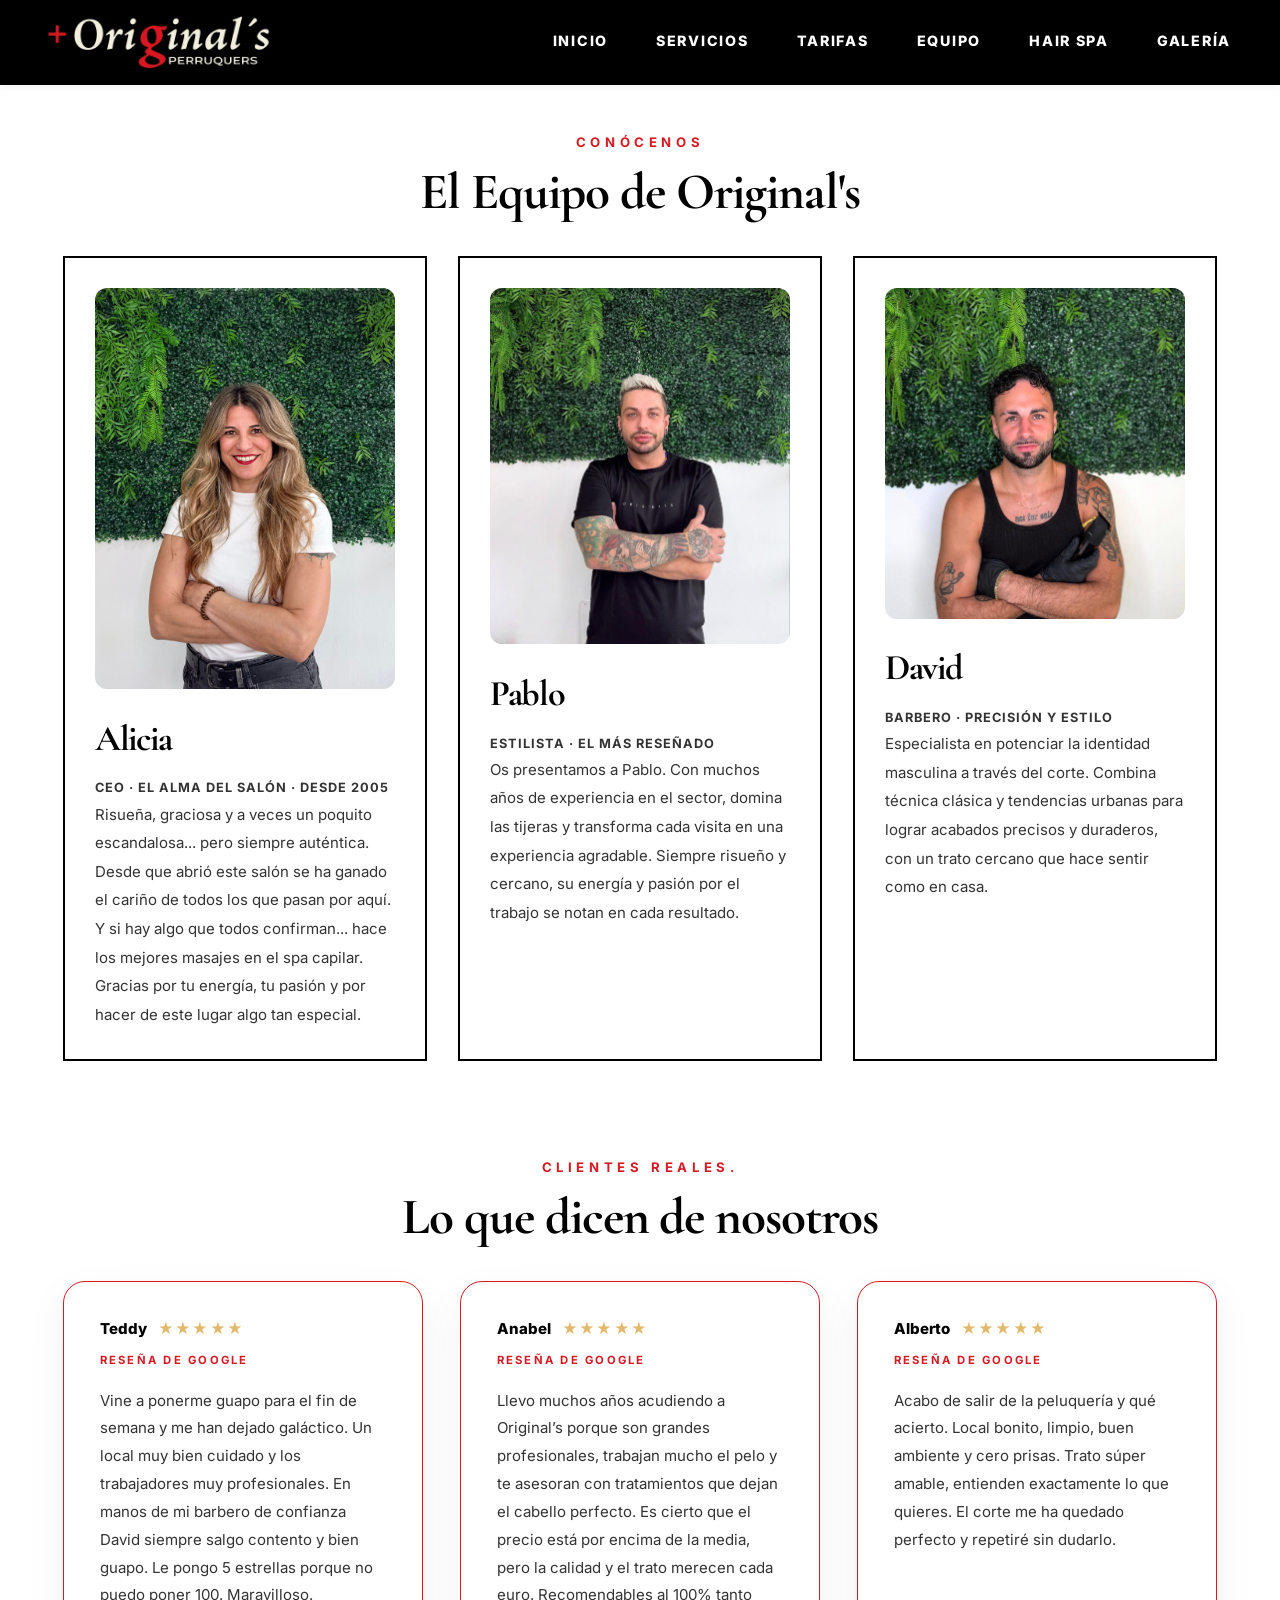
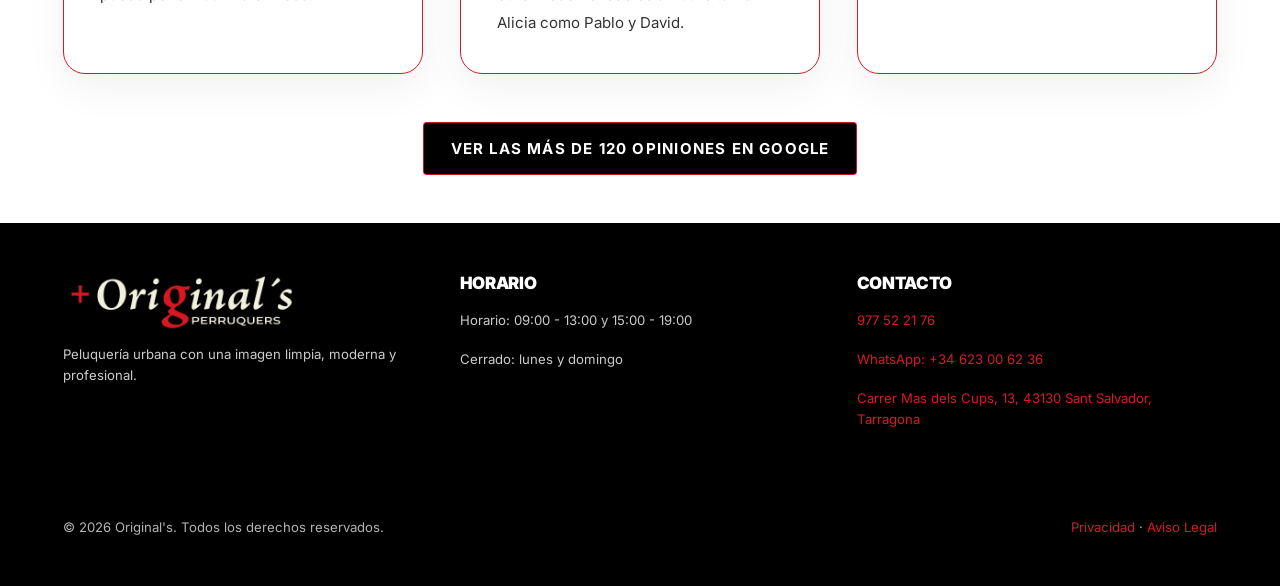
==== commit 49f41301: "Add files via upload" ====
--- a/equipo.html
+++ b/equipo.html
@@ -153,7 +153,7 @@
       </div>
       <div class="footer-bottom">
         <p>© 2026 Original's. Todos los derechos reservados.</p>
-        <p><a href="cookies.html">Cookies</a> · <a href="privacidad.html">Privacidad</a> · <a href="legal.html">Aviso Legal</a></p>
+        <p><a href="privacidad.html">Privacidad</a> · <a href="legal.html">Aviso Legal</a></p>
       </div>
     </div>
   </footer>
